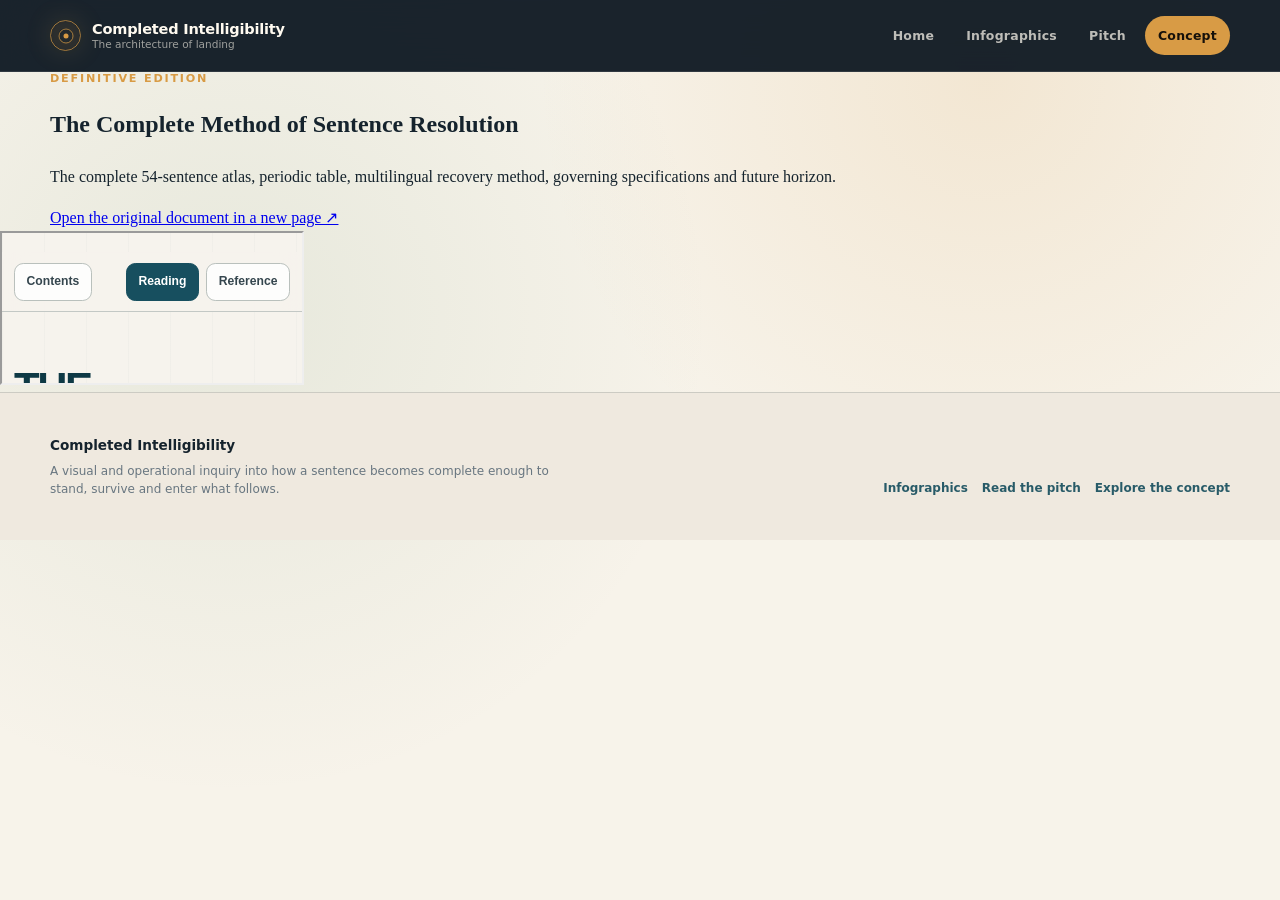
==== concept.html @ 4e4bc24f "Add uniform concept route" ====
<!doctype html>
<html lang="en">
<head>
  <meta charset="utf-8">
  <meta name="viewport" content="width=device-width, initial-scale=1, viewport-fit=cover">
  <meta name="description" content="The definitive digital edition of Sentence Resolution and the 54-cell Periodic Table of Completed Intelligibility.">
  <meta name="theme-color" content="#07121d">
  <title>Concept — Completed Intelligibility</title>
  <link rel="stylesheet" href="site.css">
</head>
<body class="site-page document-wrapper-page" data-page="concept">
  <main class="document-wrapper-main">
    <section class="document-intro">
      <div class="site-wrap">
        <div class="eyebrow-site">Definitive edition</div>
        <h1>The Complete Method of Sentence Resolution</h1>
        <p>The complete 54-sentence atlas, periodic table, multilingual recovery method, governing specifications and future horizon.</p>
        <a class="document-open-link" href="sentence-resolution-definitive-edition-with-future.html">Open the original document in a new page ↗</a>
      </div>
    </section>
    <div class="document-embed-wrap">
      <iframe class="document-embed" src="sentence-resolution-definitive-edition-with-future.html" title="The Complete Method of Sentence Resolution" loading="eager"></iframe>
    </div>
  </main>
  <script src="site.js"></script>
</body>
</html>
---- site.css ----
:root {
  --site-night: #07121d;
  --site-night-2: #0c1b29;
  --site-ink: #15232d;
  --site-paper: #f7f3ea;
  --site-surface: #fffdf8;
  --site-line: rgba(24, 43, 54, .16);
  --site-muted: #687680;
  --site-amber: #d89b45;
  --site-amber-dark: #8a5725;
  --site-green: #729b77;
  --site-violet: #7f759e;
  --site-teal: #285b68;
  --site-shadow: 0 24px 70px rgba(6, 17, 27, .16);
  --site-radius: 24px;
  --site-header-height: 72px;
  --site-content: 1180px;
  --site-sans: Inter, ui-sans-serif, system-ui, -apple-system, BlinkMacSystemFont, "Segoe UI", sans-serif;
  --site-serif: Iowan Old Style, Charter, "Palatino Linotype", Palatino, Georgia, serif;
}

* { box-sizing: border-box; }
html { scroll-padding-top: calc(var(--site-header-height) + 18px); }
body { margin: 0; }
body.site-page, body.document-page { padding-top: var(--site-header-height); }
body.nav-open { overflow: hidden; }

.global-header {
  position: fixed;
  z-index: 10000;
  inset: 0 0 auto;
  height: var(--site-header-height);
  display: flex;
  align-items: center;
  gap: 24px;
  padding: 0 max(18px, calc((100vw - var(--site-content)) / 2));
  border-bottom: 1px solid rgba(255,255,255,.1);
  background: rgba(7,18,29,.92);
  color: #fffaf0;
  backdrop-filter: blur(18px) saturate(130%);
  -webkit-backdrop-filter: blur(18px) saturate(130%);
  font-family: var(--site-sans);
}
.global-brand {
  min-width: 0;
  display: inline-flex;
  align-items: center;
  gap: 11px;
  color: inherit;
  text-decoration: none;
}
.global-brand > span:last-child { min-width: 0; display: grid; gap: 2px; }
.global-brand strong { color: #fffaf0; font-size: .91rem; line-height: 1.1; letter-spacing: -.015em; white-space: nowrap; }
.global-brand small { color: rgba(255,250,240,.58); font-size: .66rem; line-height: 1.1; white-space: nowrap; }
.brand-mark {
  position: relative;
  flex: 0 0 31px;
  width: 31px;
  height: 31px;
  border: 1px solid rgba(216,155,69,.7);
  border-radius: 50%;
  box-shadow: inset 0 0 0 7px rgba(216,155,69,.08), 0 0 28px rgba(216,155,69,.16);
}
.brand-mark::before, .brand-mark::after, .brand-mark span {
  content: "";
  position: absolute;
  inset: 50% auto auto 50%;
  border-radius: 50%;
  transform: translate(-50%,-50%);
}
.brand-mark::before { width: 13px; height: 13px; border: 1px solid rgba(216,155,69,.72); }
.brand-mark::after { width: 5px; height: 5px; background: var(--site-amber); box-shadow: 0 0 14px var(--site-amber); }
.global-navigation { margin-left: auto; display: flex; align-items: center; gap: 6px; }
.global-navigation a {
  padding: 10px 13px;
  border-radius: 999px;
  color: rgba(255,250,240,.72);
  font-size: .78rem;
  font-weight: 760;
  letter-spacing: .02em;
  text-decoration: none;
  transition: background .18s ease, color .18s ease, transform .18s ease;
}
.global-navigation a:hover, .global-navigation a:focus-visible { color: white; background: rgba(255,255,255,.08); transform: translateY(-1px); }
.global-navigation a[aria-current="page"] { color: #15100a; background: var(--site-amber); }
.nav-toggle {
  display: none;
  margin-left: auto;
  min-height: 42px;
  padding: 0 14px;
  border: 1px solid rgba(255,255,255,.18);
  border-radius: 999px;
  background: transparent;
  color: #fffaf0;
  font: 760 .78rem/1 var(--site-sans);
}

.site-page {
  min-height: 100vh;
  color: var(--site-ink);
  background:
    radial-gradient(circle at 77% 9%, rgba(216,155,69,.14), transparent 28rem),
    radial-gradient(circle at 18% 35%, rgba(114,155,119,.12), transparent 30rem),
    var(--site-paper);
  font-family: var(--site-serif);
  line-height: 1.6;
}
.site-main { overflow: hidden; }
.site-wrap { width: min(calc(100% - 36px), var(--site-content)); margin-inline: auto; }
.eyebrow-site { color: var(--site-amber); font: 800 .7rem/1.2 var(--site-sans); letter-spacing: .16em; text-transform: uppercase; }

.landing-hero {
  position: relative;
  min-height: min(770px, calc(100vh - var(--site-header-height)));
  display: grid;
  align-items: center;
  padding: clamp(64px, 9vw, 120px) 0;
  color: #fffaf0;
  background:
    linear-gradient(115deg, rgba(7,18,29,.98), rgba(7,18,29,.88) 55%, rgba(7,18,29,.74)),
    radial-gradient(circle at 70% 45%, rgba(216,155,69,.24), transparent 23rem),
    var(--site-night);
}
.landing-hero::before {
  content: "";
  position: absolute;
  inset: 0;
  opacity: .35;
  background-image: radial-gradient(circle, rgba(255,255,255,.2) 1px, transparent 1.5px);
  background-size: 38px 38px;
  mask-image: linear-gradient(90deg, transparent, #000 55%);
}
.hero-grid { position: relative; display: grid; grid-template-columns: minmax(0,1.05fr) minmax(320px,.8fr); gap: clamp(46px,7vw,100px); align-items: center; }
.hero-copy h1 { max-width: 760px; margin: 17px 0 23px; font: 500 clamp(3.25rem, 7.8vw, 7.2rem)/.9 var(--site-sans); letter-spacing: -.065em; text-wrap: balance; }
.hero-copy p { max-width: 640px; margin: 0; color: rgba(255,250,240,.72); font: 400 clamp(1rem,1.8vw,1.23rem)/1.65 var(--site-sans); }
.hero-actions { display: flex; flex-wrap: wrap; gap: 11px; margin-top: 33px; }
.button {
  display: inline-flex;
  align-items: center;
  justify-content: center;
  min-height: 48px;
  padding: 0 19px;
  border: 1px solid rgba(255,255,255,.19);
  border-radius: 999px;
  color: #fffaf0;
  background: rgba(255,255,255,.055);
  font: 780 .82rem/1 var(--site-sans);
  text-decoration: none;
  transition: transform .18s ease, box-shadow .18s ease, background .18s ease;
}
.button:hover, .button:focus-visible { transform: translateY(-2px); background: rgba(255,255,255,.1); }
.button.primary { border-color: var(--site-amber); background: var(--site-amber); color: #17110b; box-shadow: 0 15px 45px rgba(216,155,69,.2); }
.landing-symbol { position: relative; aspect-ratio: 1; max-width: 490px; width: 100%; margin-inline: auto; }
.landing-symbol .field { position: absolute; inset: 5%; border: 1px solid rgba(255,255,255,.12); border-radius: 50%; }
.landing-symbol .field:nth-child(2) { inset: 18%; border-color: rgba(216,155,69,.34); }
.landing-symbol .field:nth-child(3) { inset: 31%; border-color: rgba(216,155,69,.52); }
.landing-symbol .landing-core { position: absolute; inset: 43%; border-radius: 50%; background: var(--site-amber); box-shadow: 0 0 22px var(--site-amber), 0 0 90px rgba(216,155,69,.72); }
.landing-symbol i { position: absolute; width: 6px; height: 6px; border-radius: 50%; background: rgba(255,255,255,.55); box-shadow: 0 0 12px rgba(255,255,255,.28); }
.landing-symbol i:nth-of-type(1){left:11%;top:27%}.landing-symbol i:nth-of-type(2){left:23%;top:72%}.landing-symbol i:nth-of-type(3){left:66%;top:13%}.landing-symbol i:nth-of-type(4){left:79%;top:60%}.landing-symbol i:nth-of-type(5){left:52%;top:84%}.landing-symbol i:nth-of-type(6){left:88%;top:32%}.landing-symbol i:nth-of-type(7){left:36%;top:11%}

.route-section { padding: clamp(68px, 9vw, 112px) 0; }
.section-heading { max-width: 760px; margin-bottom: 38px; }
.section-heading h2 { margin: 12px 0 14px; color: var(--site-ink); font: 650 clamp(2.2rem,5vw,4rem)/1 var(--site-sans); letter-spacing: -.045em; text-wrap: balance; }
.section-heading p { margin: 0; color: var(--site-muted); font: 1rem/1.7 var(--site-sans); }
.route-grid { display: grid; grid-template-columns: repeat(3,minmax(0,1fr)); gap: 18px; }
.route-card {
  position: relative;
  min-height: 340px;
  display: flex;
  flex-direction: column;
  overflow: hidden;
  padding: 28px;
  border: 1px solid var(--site-line);
  border-radius: var(--site-radius);
  color: inherit;
  background: rgba(255,253,248,.78);
  box-shadow: 0 14px 50px rgba(26,39,47,.07);
  text-decoration: none;
  transition: transform .22s ease, box-shadow .22s ease, border-color .22s ease;
}
.route-card::after { content:""; position:absolute; inset:auto -15% -35% 25%; height:65%; border-radius:50%; filter:blur(10px); opacity:.16; background:var(--card-accent,var(--site-amber)); }
.route-card:hover, .route-card:focus-visible { transform: translateY(-6px); box-shadow: var(--site-shadow); border-color: color-mix(in srgb, var(--card-accent,var(--site-amber)) 50%, var(--site-line)); }
.route-card:nth-child(2){--card-accent:var(--site-green)}.route-card:nth-child(3){--card-accent:var(--site-violet)}
.route-number { color: var(--card-accent,var(--site-amber)); font: 850 .7rem/1 var(--site-sans); letter-spacing: .14em; }
.route-card h3 { position: relative; z-index: 1; margin: auto 0 13px; color: var(--site-ink); font: 650 clamp(1.65rem,3vw,2.3rem)/1.02 var(--site-sans); letter-spacing: -.035em; }
.route-card p { position: relative; z-index: 1; margin: 0; color: var(--site-muted); font: .92rem/1.6 var(--site-sans); }
.route-arrow { position: relative; z-index: 1; margin-top: 22px; color: var(--site-ink); font: 850 .76rem/1 var(--site-sans); }

.statement-section { padding: 0 0 clamp(72px,10vw,130px); }
.statement-panel { padding: clamp(38px,7vw,78px); border-radius: calc(var(--site-radius) + 8px); color: #fffaf0; background: var(--site-night-2); box-shadow: var(--site-shadow); }
.statement-panel blockquote { max-width: 880px; margin: 0; font: 500 clamp(2rem,5vw,4.6rem)/1.06 var(--site-serif); letter-spacing: -.035em; text-wrap: balance; }
.statement-panel p { max-width: 730px; margin: 26px 0 0; color: rgba(255,250,240,.65); font: .98rem/1.7 var(--site-sans); }

.page-hero { padding: clamp(60px,8vw,100px) 0 clamp(40px,5vw,70px); color: #fffaf0; background: var(--site-night); }
.page-hero h1 { max-width: 850px; margin: 15px 0 18px; font: 620 clamp(2.75rem,6.5vw,6rem)/.94 var(--site-sans); letter-spacing: -.055em; text-wrap: balance; }
.page-hero p { max-width: 710px; margin: 0; color: rgba(255,250,240,.68); font: 1rem/1.65 var(--site-sans); }
.gallery-note { display:flex; gap:12px; align-items:flex-start; margin-top:28px; padding:14px 16px; border:1px solid rgba(255,255,255,.12); border-radius:14px; background:rgba(255,255,255,.045); color:rgba(255,250,240,.76); font: .82rem/1.5 var(--site-sans); }
.gallery-note strong { color:var(--site-amber); }

.gallery-section { padding: clamp(48px,7vw,90px) 0 clamp(76px,10vw,130px); }
.infographic-grid { display:grid; grid-template-columns:repeat(2,minmax(0,1fr)); gap:clamp(24px,4vw,50px); align-items:start; }
.infographic-card { margin:0; }
.infographic-frame {
  display:block;
  width:100%;
  padding:0;
  overflow:hidden;
  border:1px solid var(--site-line);
  border-radius:20px;
  background:#07121d;
  box-shadow:0 20px 55px rgba(8,19,28,.12);
  cursor:zoom-in;
  appearance:none;
}
.infographic-frame img { display:block; width:100%; height:auto; transition:transform .3s ease; }
.infographic-frame:hover img { transform:scale(1.012); }
.infographic-card figcaption { padding:16px 4px 0; }
.infographic-card h2 { margin:0 0 5px; color:var(--site-ink); font:650 clamp(1.25rem,2.3vw,1.75rem)/1.15 var(--site-sans); letter-spacing:-.025em; }
.infographic-card p { margin:0; color:var(--site-muted); font:.82rem/1.55 var(--site-sans); }
.infographic-card .open-original { display:inline-flex; margin-top:10px; color:var(--site-teal); font:800 .72rem/1 var(--site-sans); text-decoration:none; }

.zoom-dialog { width:100vw; max-width:none; height:100dvh; max-height:none; margin:0; padding:0; border:0; background:rgba(3,8,13,.97); color:white; }
.zoom-dialog::backdrop { background:rgba(3,8,13,.97); }
.zoom-shell { height:100%; display:grid; grid-template-rows:auto minmax(0,1fr); }
.zoom-toolbar { z-index:2; min-height:64px; display:flex; align-items:center; gap:8px; padding:10px max(12px,env(safe-area-inset-left)) 10px max(12px,env(safe-area-inset-right)); border-bottom:1px solid rgba(255,255,255,.12); background:rgba(7,18,29,.92); font-family:var(--site-sans); }
.zoom-title { min-width:0; margin-right:auto; padding-right:8px; overflow:hidden; text-overflow:ellipsis; white-space:nowrap; color:rgba(255,255,255,.82); font-size:.8rem; font-weight:760; }
.zoom-control { min-width:44px; min-height:44px; display:inline-grid; place-items:center; padding:0 12px; border:1px solid rgba(255,255,255,.17); border-radius:999px; background:rgba(255,255,255,.06); color:#fff; font:800 .82rem/1 var(--site-sans); text-decoration:none; }
.zoom-control:hover,.zoom-control:focus-visible { background:rgba(255,255,255,.12); }
.zoom-viewport { position:relative; overflow:hidden; touch-action:none; user-select:none; cursor:grab; }
.zoom-viewport.is-dragging { cursor:grabbing; }
.zoom-canvas { position:absolute; inset:0; display:grid; place-items:center; transform-origin:center center; will-change:transform; }
.zoom-canvas img { display:block; max-width:calc(100vw - 24px); max-height:calc(100dvh - 88px); width:auto; height:auto; pointer-events:none; -webkit-user-drag:none; box-shadow:0 18px 70px rgba(0,0,0,.35); }
.zoom-help { position:absolute; z-index:1; left:50%; bottom:max(14px,env(safe-area-inset-bottom)); transform:translateX(-50%); padding:9px 13px; border-radius:999px; background:rgba(0,0,0,.54); color:rgba(255,255,255,.72); font:700 .68rem/1 var(--site-sans); pointer-events:none; white-space:nowrap; }

.global-footer {
  display:flex;
  gap:30px;
  align-items:flex-end;
  justify-content:space-between;
  padding:42px max(18px,calc((100vw - var(--site-content))/2));
  border-top:1px solid var(--site-line);
  color:var(--site-muted);
  background:#efe9df;
  font-family:var(--site-sans);
}
.global-footer > div { display:grid; gap:5px; max-width:540px; }
.global-footer strong { color:var(--site-ink); font-size:.85rem; }
.global-footer span { font-size:.75rem; line-height:1.5; }
.global-footer nav { display:flex; flex-wrap:wrap; justify-content:flex-end; gap:14px; }
.global-footer a { color:var(--site-teal); font-size:.75rem; font-weight:760; text-decoration:none; }

.document-page .global-header a { text-decoration:none; }
.document-page .global-footer { position:relative; z-index:2; }
.document-page .backtop { bottom:82px; }
.document-page .hero, .document-page #document-opening { scroll-margin-top:var(--site-header-height); }

@media (max-width: 820px) {
  :root { --site-header-height:64px; }
  .global-header { height:var(--site-header-height); padding-inline:14px; }
  .global-brand small { display:none; }
  .nav-toggle { display:inline-flex; align-items:center; justify-content:center; }
  .global-navigation {
    position:fixed;
    inset:var(--site-header-height) 0 auto;
    display:grid;
    gap:5px;
    padding:12px 14px 18px;
    border-bottom:1px solid rgba(255,255,255,.12);
    background:rgba(7,18,29,.985);
    transform:translateY(-130%);
    transition:transform .2s ease;
    box-shadow:0 30px 70px rgba(0,0,0,.25);
  }
  body.nav-open .global-navigation { transform:translateY(0); }
  .global-navigation a { min-height:46px; display:flex; align-items:center; padding:0 15px; border-radius:12px; font-size:.86rem; }
  .hero-grid { grid-template-columns:1fr; }
  .landing-symbol { max-width:370px; }
  .route-grid { grid-template-columns:1fr; }
  .route-card { min-height:270px; }
  .infographic-grid { grid-template-columns:1fr; gap:44px; }
  .global-footer { align-items:flex-start; flex-direction:column; }
  .global-footer nav { justify-content:flex-start; }
}

@media (max-width: 520px) {
  .site-wrap { width:min(calc(100% - 24px),var(--site-content)); }
  .global-brand strong { font-size:.82rem; }
  .landing-hero { min-height:auto; padding:60px 0 66px; }
  .hero-copy h1 { font-size:clamp(3rem,16vw,4.9rem); }
  .hero-actions { display:grid; grid-template-columns:1fr; }
  .button { width:100%; }
  .landing-symbol { max-width:290px; }
  .route-section { padding-block:58px; }
  .route-card { min-height:245px; padding:22px; border-radius:19px; }
  .statement-panel { padding:32px 23px; border-radius:20px; }
  .page-hero { padding:52px 0 38px; }
  .page-hero h1 { font-size:clamp(2.65rem,14vw,4rem); }
  .gallery-section { padding-top:34px; }
  .infographic-frame { border-radius:14px; }
  .zoom-title { display:none; }
  .zoom-toolbar { justify-content:center; }
  .zoom-toolbar .zoom-control:first-of-type { margin-left:auto; }
  .zoom-toolbar .zoom-close { margin-left:auto; }
  .zoom-help { max-width:calc(100vw - 24px); overflow:hidden; text-overflow:ellipsis; }
}

@media (prefers-reduced-motion: reduce) {
  *,*::before,*::after { scroll-behavior:auto!important; transition-duration:.01ms!important; animation-duration:.01ms!important; }
}
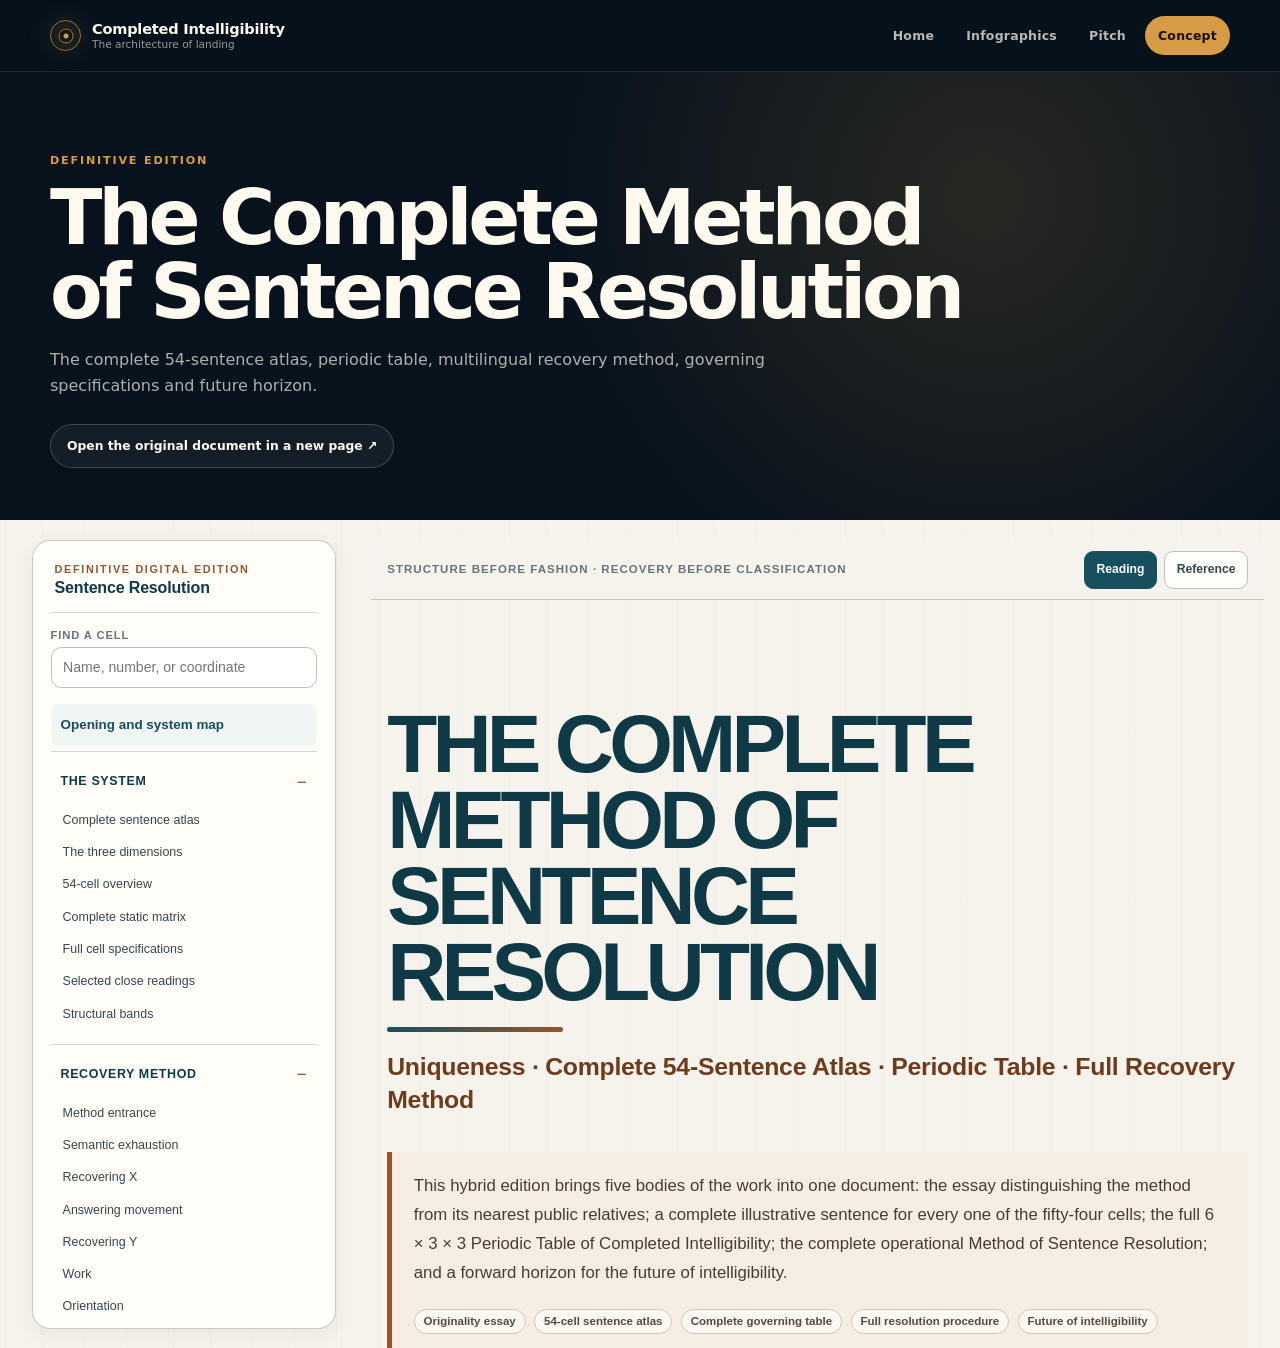
==== commit 38c25ded: "Apply responsive wrapper styles to concept" ====
--- a/concept.html
+++ b/concept.html
@@ -7,6 +7,7 @@
   <meta name="theme-color" content="#07121d">
   <title>Concept — Completed Intelligibility</title>
   <link rel="stylesheet" href="site.css">
+  <link rel="stylesheet" href="document-wrapper.css">
 </head>
 <body class="site-page document-wrapper-page" data-page="concept">
   <main class="document-wrapper-main">
--- a/document-wrapper.css
+++ b/document-wrapper.css
@@ -0,0 +1,62 @@
+.document-wrapper-page {
+  background: #07121d;
+}
+.document-wrapper-main {
+  min-height: 100vh;
+  background: #07121d;
+}
+.document-intro {
+  padding: clamp(44px, 7vw, 82px) 0 clamp(30px, 5vw, 52px);
+  color: #fffaf0;
+  background:
+    radial-gradient(circle at 77% 28%, rgba(216,155,69,.16), transparent 28rem),
+    #07121d;
+}
+.document-intro h1 {
+  max-width: 980px;
+  margin: 14px 0 18px;
+  font: 620 clamp(2.5rem, 6vw, 5.6rem)/.96 var(--site-sans);
+  letter-spacing: -.055em;
+  text-wrap: balance;
+}
+.document-intro p {
+  max-width: 720px;
+  margin: 0;
+  color: rgba(255,250,240,.68);
+  font: 1rem/1.65 var(--site-sans);
+}
+.document-open-link {
+  display: inline-flex;
+  align-items: center;
+  min-height: 44px;
+  margin-top: 24px;
+  padding: 0 16px;
+  border: 1px solid rgba(255,255,255,.18);
+  border-radius: 999px;
+  color: #fffaf0;
+  background: rgba(255,255,255,.05);
+  font: 760 .77rem/1 var(--site-sans);
+  text-decoration: none;
+}
+.document-open-link:hover,
+.document-open-link:focus-visible { background: rgba(255,255,255,.1); }
+.document-embed-wrap {
+  width: 100%;
+  height: max(760px, calc(100dvh - var(--site-header-height)));
+  border-top: 1px solid rgba(255,255,255,.1);
+  background: #f6f3ed;
+}
+.document-embed {
+  display: block;
+  width: 100%;
+  height: 100%;
+  border: 0;
+  background: #f6f3ed;
+}
+.document-wrapper-page > .global-footer { display: none; }
+@media (max-width: 520px) {
+  .document-intro { padding: 40px 0 30px; }
+  .document-intro h1 { font-size: clamp(2.45rem, 13vw, 3.75rem); }
+  .document-open-link { width: 100%; justify-content: center; text-align: center; }
+  .document-embed-wrap { height: calc(100dvh - var(--site-header-height)); }
+}
